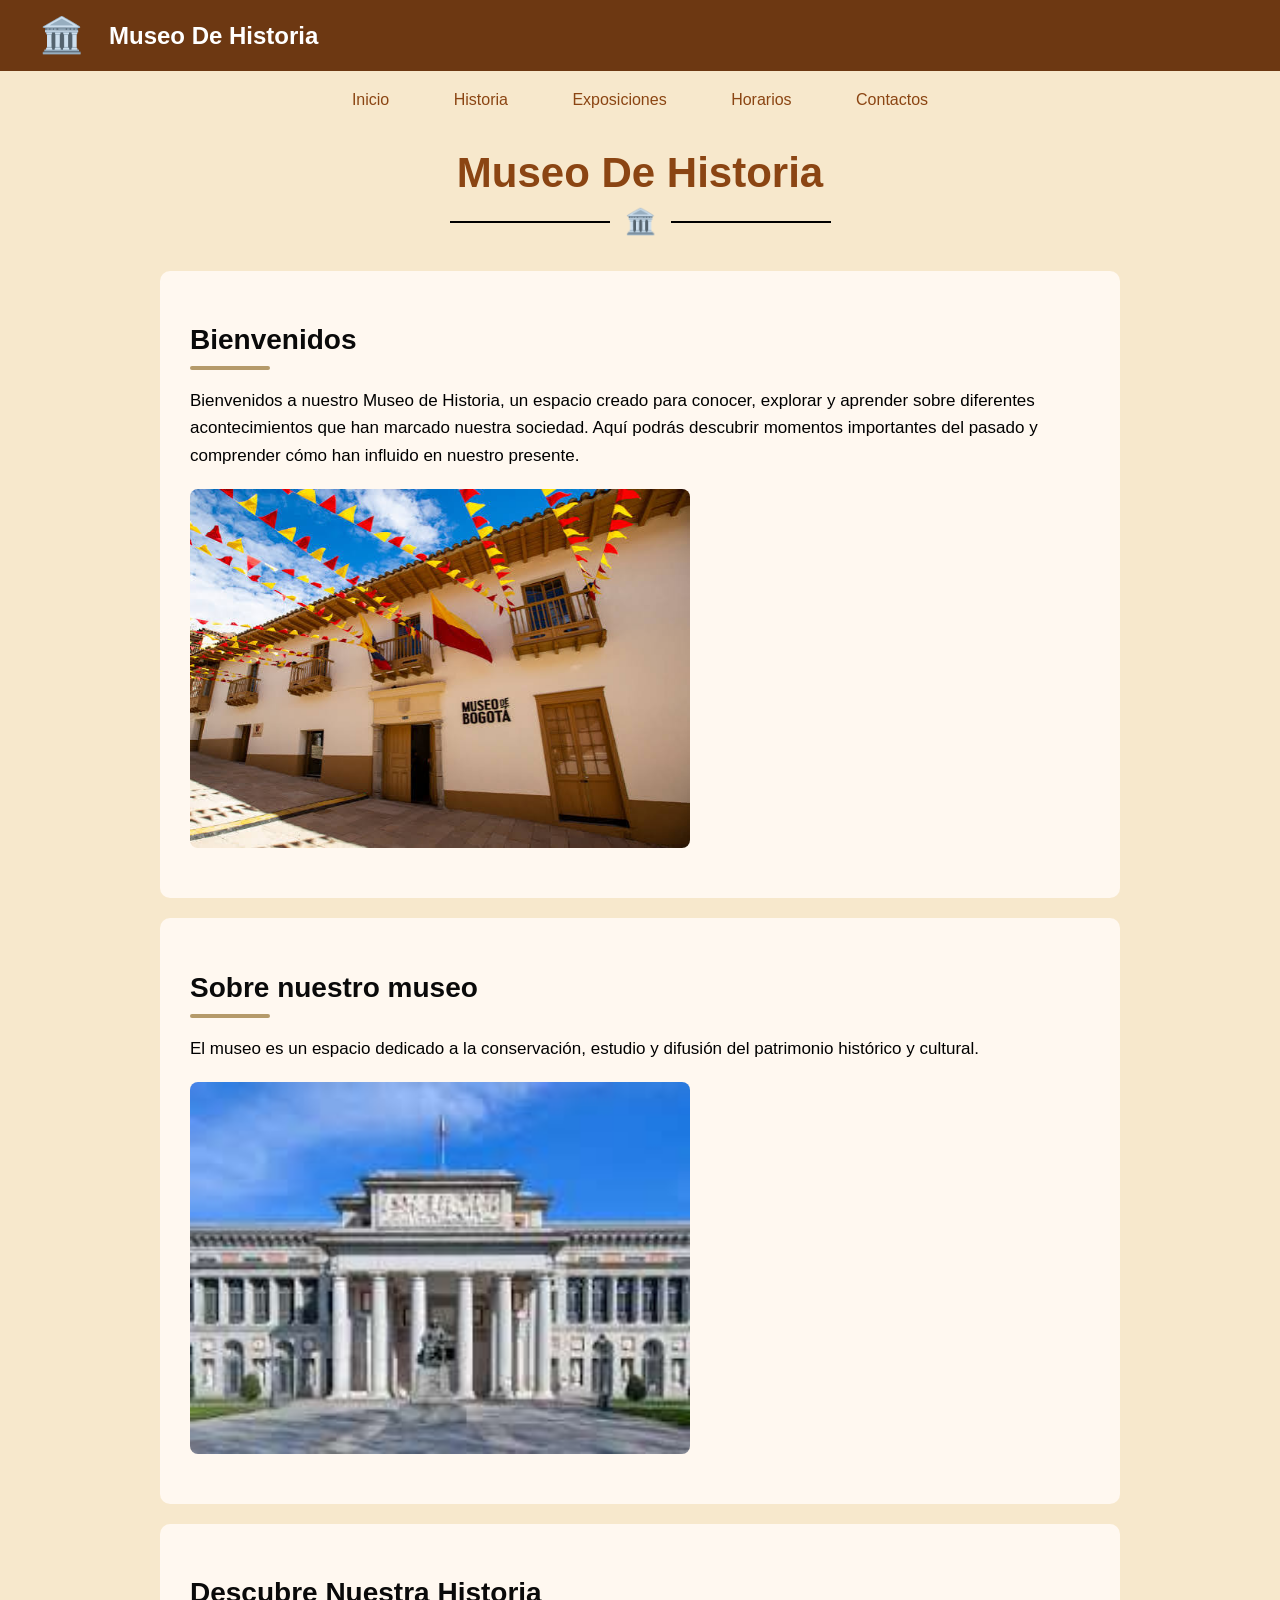
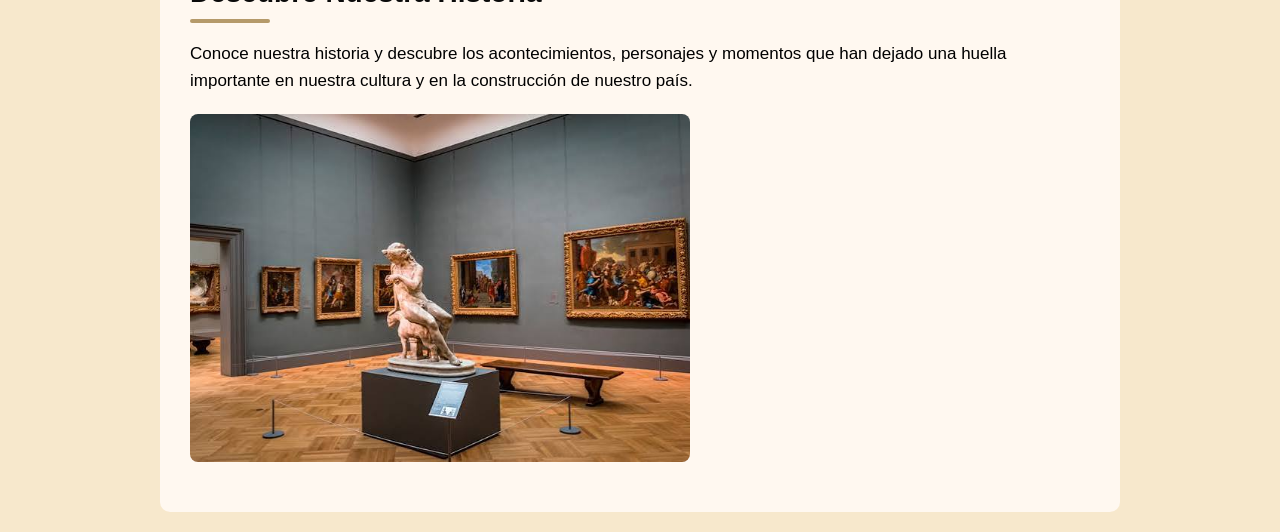
==== index.html @ 9a29b4ef "Subiendo Museo" ====
<!DOCTYPE html>
<html lang="es">

<head>
    <meta charset="UTF-8">
    <meta name="viewport" content="width=device-width, initial-scale=1.0">
    <title>Museo De Historia</title>
    <link rel="stylesheet" href="style.css">
</head>

<body>

    <header>
        <span>🏛️</span>
        <h2>Museo De Historia</h2>
    </header>

    <nav>
        <a href="index.html">Inicio</a>
        <a href="historia.html">Historia</a>
        <a href="exposiciones.html">Exposiciones</a>
        <a href="horarios.html">Horarios</a>
        <a href="contactos.html">Contactos</a>
    </nav>

    <h1>Museo De Historia</h1>
    <div class="decoracion">
        <hr>
        <span>🏛️</span>
        <hr>
    </div>

    <section class="bienvenida">

        <h2>Bienvenidos</h2>
        <div class="linea-museo"></div> 

        <p>
            Bienvenidos a nuestro Museo de Historia, un espacio creado para conocer,
            explorar y aprender sobre diferentes acontecimientos que han marcado nuestra sociedad. 
            Aquí podrás descubrir momentos importantes del pasado y comprender cómo han influido en nuestro presente.
        </p>

        <img class="imagen-bienvenida" src="images.nnn.jfif" alt="Museo De Historia">

    </section>

    <section class="tijeras">

        <h2>Sobre nuestro museo</h2>
        <div class="linea-museo"></div>

        <p>
             El museo es un espacio dedicado a la conservación,
        estudio y difusión del patrimonio histórico y cultural.
        </p>

        <img class="imagen-sobre"src="museo.jfif" alt="Museo De Historia">

    </section>

    <section class="tijeras">

        <h2>Descubre Nuestra Historia</h2>
        <div class="linea-museo"></div>

        <p>
           Conoce nuestra historia y descubre los acontecimientos, 
           personajes y momentos que han dejado una huella importante en nuestra cultura y en la construcción
           de nuestro país.
        </p>

        <img class="imagen-bienvenida" src="images.jpg" alt="Belleza">

    </section>

</body>

</html>
---- style.css ----
body {
    font-family: Arial, sans-serif;
    margin: 0;
    background-color: #f7e8cc;
}

h1 {
    text-align: center;
    color: #8B4513;
    font-size: 42px;
    margin-top: 40px;
    margin-bottom: 10px;
    
}

img {
    width: 200px;
    max-width: 100%;
    height: auto;
    display: block;
    margin: 20px 0;
}

nav {
    text-align: center;
    margin: 20px;
}

nav a {
    margin: 0 15px;
    text-decoration: none;
    padding: 10px 15px;
    color: #8B4513;
    border-radius: 8px;
    transition: 0.3s;
}

nav a:hover {
    background-color: #8B4513;
    color: white;
}

section {
    max-width: 900px;
    margin: 10px auto;
    padding: 0 20px;
}

@media (max-width: 600px) {
    nav{
        display: flex;
        flex-wrap: wrap;
        justify-content: center;
        gap: 10px;
    }
    nav a {
        display: inline-block;
        margin: 5px;
    }
}
header {
    background-color: #6d3812;
    color: white;
    display: flex;
    align-items: center;
    padding: 15px 40px;
}
header span {
    font-size: 35px;
    margin-right: 25px;
}
header h2 {
    margin: 0;
}
.decoracion {
   display: flex;
   align-items: center;
   justify-content: center;
   gap: 15px;
   margin: 10px 0 35px;
}
.decoracion hr {
   width: 160px;
   border: none;
    border-top: 2px solid #000000;
    margin: 0;
}
.decoracion span {
    font-size: 25px;
}
section h2 {
    color: #0a0a0a;
    font-size: 28px;
    margin-bottom: 10px;
}
section p {
    font-size: 17px;
    line-height: 1.6;
}
.bienvenida {
    background-color: #fff8f0;
    padding: 30px;
    margin: 20px auto;
    border-radius: 10px;
    max-width: 900px;
}
.imagen-bienvenida {
    width: 500px;
    max-width: 100%;
    height: auto;
    border-radius: 8px;
}
.linea-museo {
    width: 80px;
    height: 4px;
    background-color: #b59a6a;
    margin: 10px 0 15px;
    border-radius: 5px;
}
.imagen-sobre {
    width: 500px;
    max-width: 100%;
    height: auto;
    border-radius: 8px;
}
.tijeras {
    background-color: #fff8f0;
    padding: 30px;
    margin: 20px auto;
    border-radius: 10px;
    max-width: 900px;
}
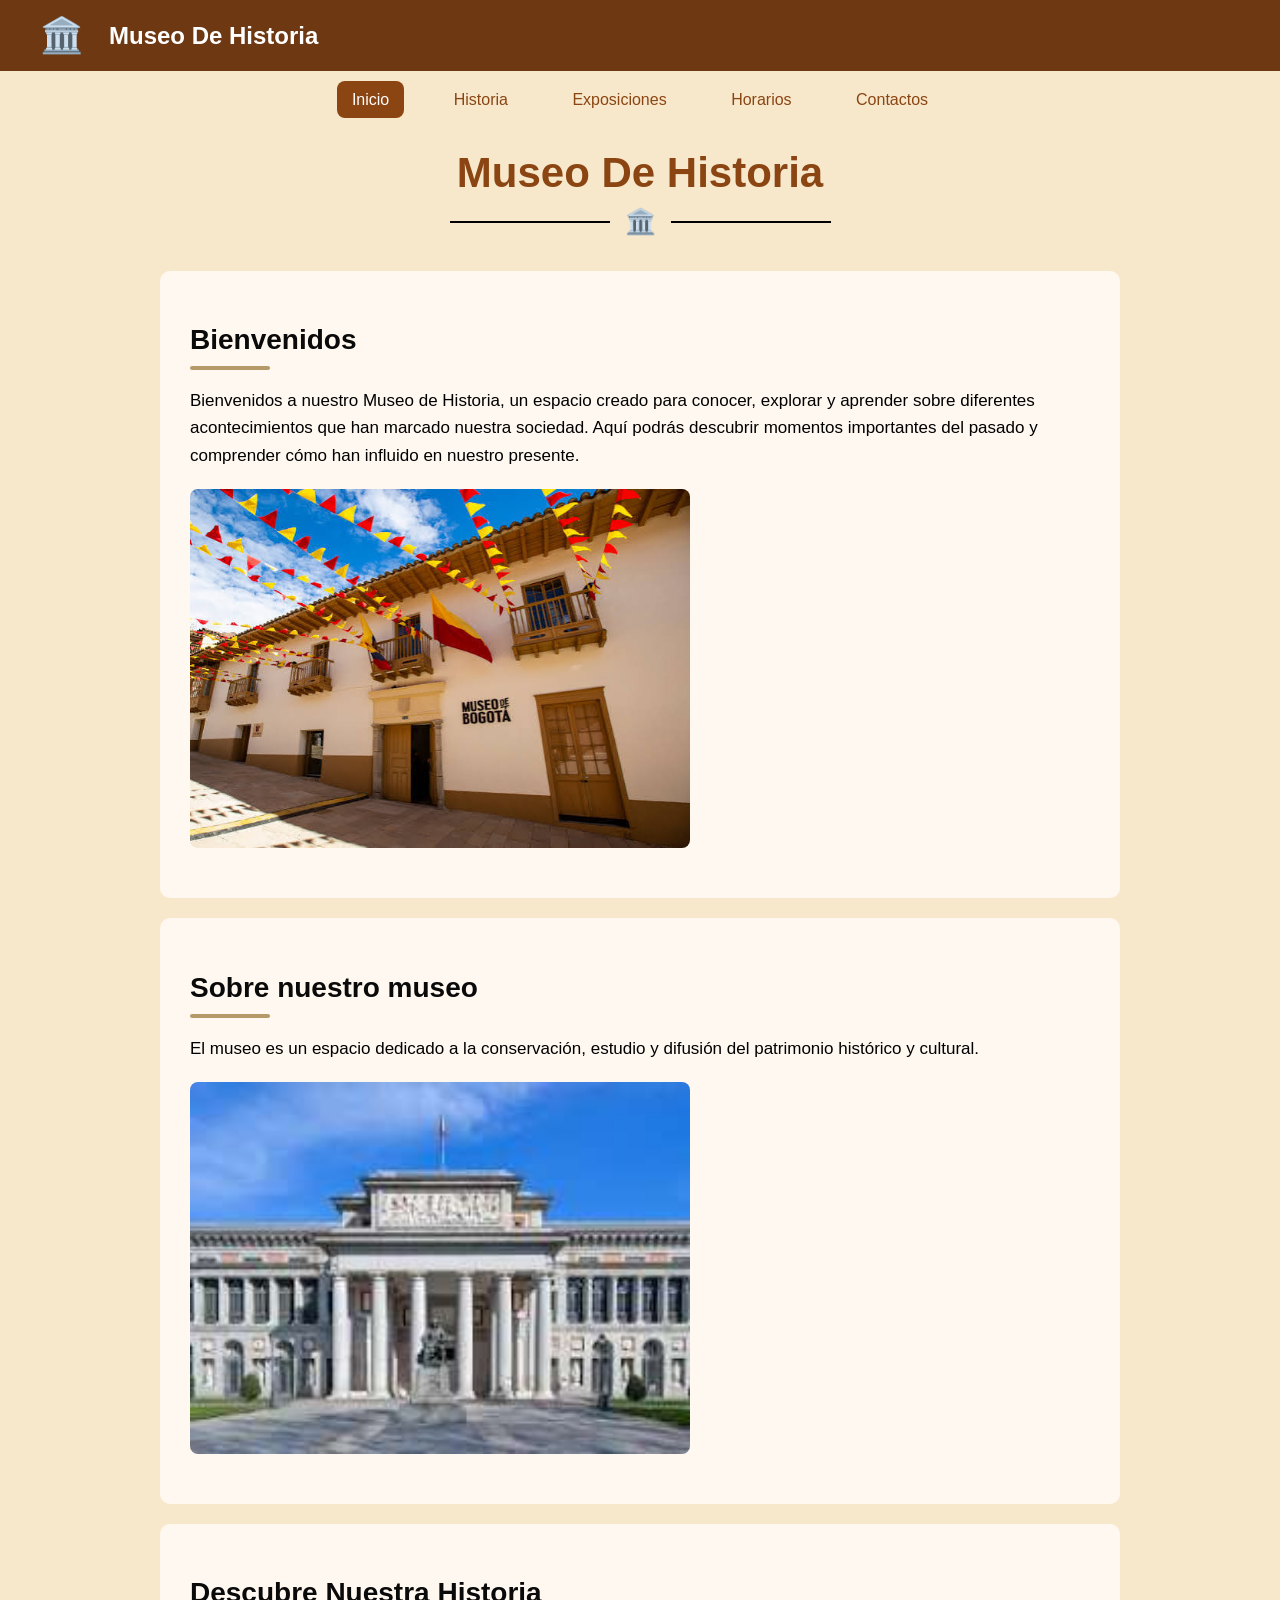
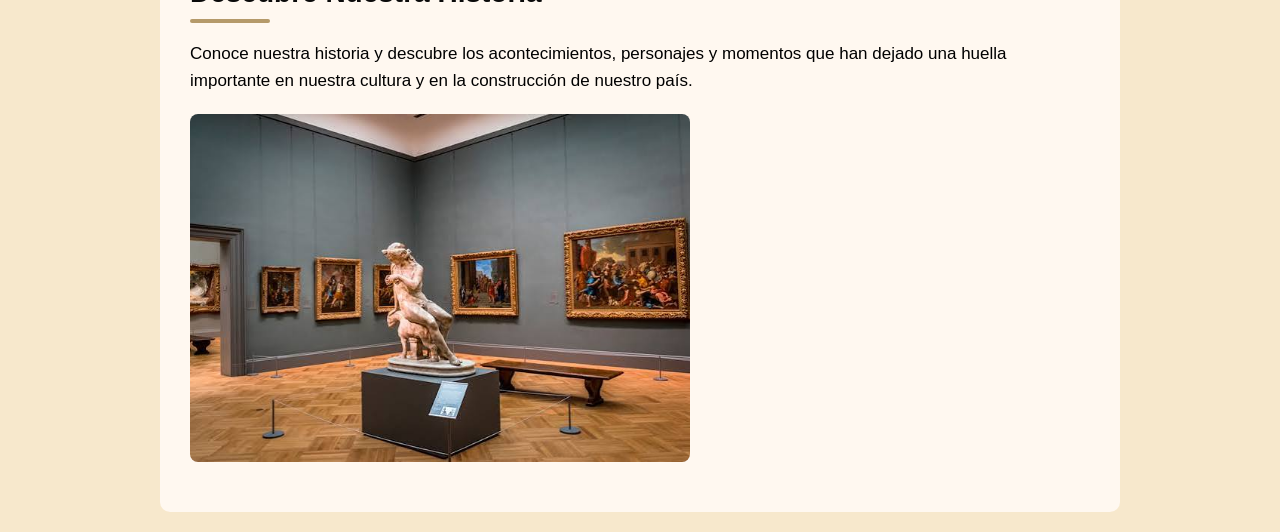
==== commit 044363ab: "actualizacion de la pagina" ====
--- a/index.html
+++ b/index.html
@@ -16,11 +16,13 @@
     </header>
 
     <nav>
-        <a href="index.html">Inicio</a>
-        <a href="historia.html">Historia</a>
-        <a href="exposiciones.html">Exposiciones</a>
-        <a href="horarios.html">Horarios</a>
-        <a href="contactos.html">Contactos</a>
+        
+       <a href="index.html" class="activo">Inicio</a>
+       <a href="historia.html">Historia</a>
+       <a href="exposiciones.html">Exposiciones</a>
+       <a href="horarios.html">Horarios</a>
+       <a href="contactos.html">Contactos</a>
+
     </nav>
 
     <h1>Museo De Historia</h1>
--- a/style.css
+++ b/style.css
@@ -10,7 +10,6 @@
     font-size: 42px;
     margin-top: 40px;
     margin-bottom: 10px;
-    
 }
 
 img {
@@ -40,6 +39,11 @@
     color: white;
 }
 
+nav a.activo {
+    background-color: #8B4513;
+    color: white;
+}
+
 section {
     max-width: 900px;
     margin: 10px auto;
@@ -47,17 +51,20 @@
 }
 
 @media (max-width: 600px) {
-    nav{
+
+    nav {
         display: flex;
         flex-wrap: wrap;
         justify-content: center;
         gap: 10px;
     }
+
     nav a {
         display: inline-block;
         margin: 5px;
     }
 }
+
 header {
     background-color: #6d3812;
     color: white;
@@ -65,38 +72,46 @@
     align-items: center;
     padding: 15px 40px;
 }
+
 header span {
     font-size: 35px;
     margin-right: 25px;
 }
+
 header h2 {
     margin: 0;
 }
+
 .decoracion {
-   display: flex;
-   align-items: center;
-   justify-content: center;
-   gap: 15px;
-   margin: 10px 0 35px;
-}
+    display: flex;
+    align-items: center;
+    justify-content: center;
+    gap: 15px;
+    margin: 10px 0 35px;
+}
+
 .decoracion hr {
-   width: 160px;
-   border: none;
+    width: 160px;
+    border: none;
     border-top: 2px solid #000000;
     margin: 0;
 }
+
 .decoracion span {
     font-size: 25px;
 }
+
 section h2 {
     color: #0a0a0a;
     font-size: 28px;
     margin-bottom: 10px;
 }
+
 section p {
     font-size: 17px;
     line-height: 1.6;
 }
+
 .bienvenida {
     background-color: #fff8f0;
     padding: 30px;
@@ -104,12 +119,14 @@
     border-radius: 10px;
     max-width: 900px;
 }
+
 .imagen-bienvenida {
     width: 500px;
     max-width: 100%;
     height: auto;
     border-radius: 8px;
 }
+
 .linea-museo {
     width: 80px;
     height: 4px;
@@ -117,12 +134,14 @@
     margin: 10px 0 15px;
     border-radius: 5px;
 }
+
 .imagen-sobre {
     width: 500px;
     max-width: 100%;
     height: auto;
     border-radius: 8px;
 }
+
 .tijeras {
     background-color: #fff8f0;
     padding: 30px;
@@ -130,3 +149,130 @@
     border-radius: 10px;
     max-width: 900px;
 }
+
+/* Tarjetas de los símbolos patrios */
+
+.tarjeta-simbolo {
+    background-color: white;
+    padding: 25px;
+    margin: 20px auto;
+    border-radius: 12px;
+    max-width: 600px;
+    text-align: center;
+}
+
+.tarjeta-simbolo h3 {
+    font-size: 24px;
+    margin-bottom: 15px;
+}
+
+.tarjeta-simbolo img {
+    width: 500px;
+    max-width: 100%;
+    height: auto;
+    border-radius: 8px;
+    display: block;
+    margin: 20px auto;
+}
+
+.tarjeta-simbolo p {
+    font-size: 17px;
+    line-height: 1.6;
+}
+.carrusel {
+    display: flex;
+    align-items: center;
+    justify-content: center;
+    gap: 15px;
+    width: 100%;
+    flex-wrap: nowrap;
+}
+
+.carrusel button {
+    flex-shrink: 0;
+    width: 35px;
+    height: 35px;
+    background-color: #8B4513;
+    color: white;
+    border: none;
+    border-radius: 50%;
+    font-size: 18px;
+    cursor: pointer;
+    display: flex;
+    align-items: center;
+    justify-content: center;
+}
+
+.carrusel button:hover {
+    background-color: #6d3812;
+}
+
+.carrusel img {
+    width: 400px;
+    max-width: 70%;
+    height: auto;
+    margin: 0;
+    border-radius: 8px;
+}
+@media (max-width: 600px) {
+
+    .carrusel {
+        gap: 8px;
+    }
+
+    .carrusel button {
+        width: 30px;
+        height: 30px;
+        font-size: 16px;
+    }
+
+    .carrusel img {
+        width: 100%;
+        max-width: 75%;
+    }
+}
+.contexto{
+    max-width: 900px;
+    margin: 30px auto;
+    padding: 0 20px;
+}
+.contexto h2 {
+    color: #0a0a0a;
+    font-size: 28px;
+    margin-bottom: 10px;
+}
+.linea-contexto{
+    width: 80px;
+    height: 4px;
+    background-color: #b59a6a;
+    border-radius: 5px;
+    margin-bottom: 15px;
+}
+.texto-contexto{
+    background-color: white;
+    padding: 25px;
+    border-radius: 10px;
+}
+.texto-contexto p {
+    margin: 0;
+    font-size: 17px;
+    line-height: 1.6;
+}
+.linea-simbolos {
+    display: block !important;
+    width: 80px !important;
+    height: 4px !important;
+    background-color: #b59a6a !important;
+    border-radius: 5px;
+    margin: 10px 0 15px !important;
+}
+.texto-simbolos{
+    background-color: white;
+    padding: 25px;
+    border-radius: 10px;
+}
+.texto-simbolos p {
+    margin: 0;
+    font-size: 17px;
+    line-height: 1.6;
+}
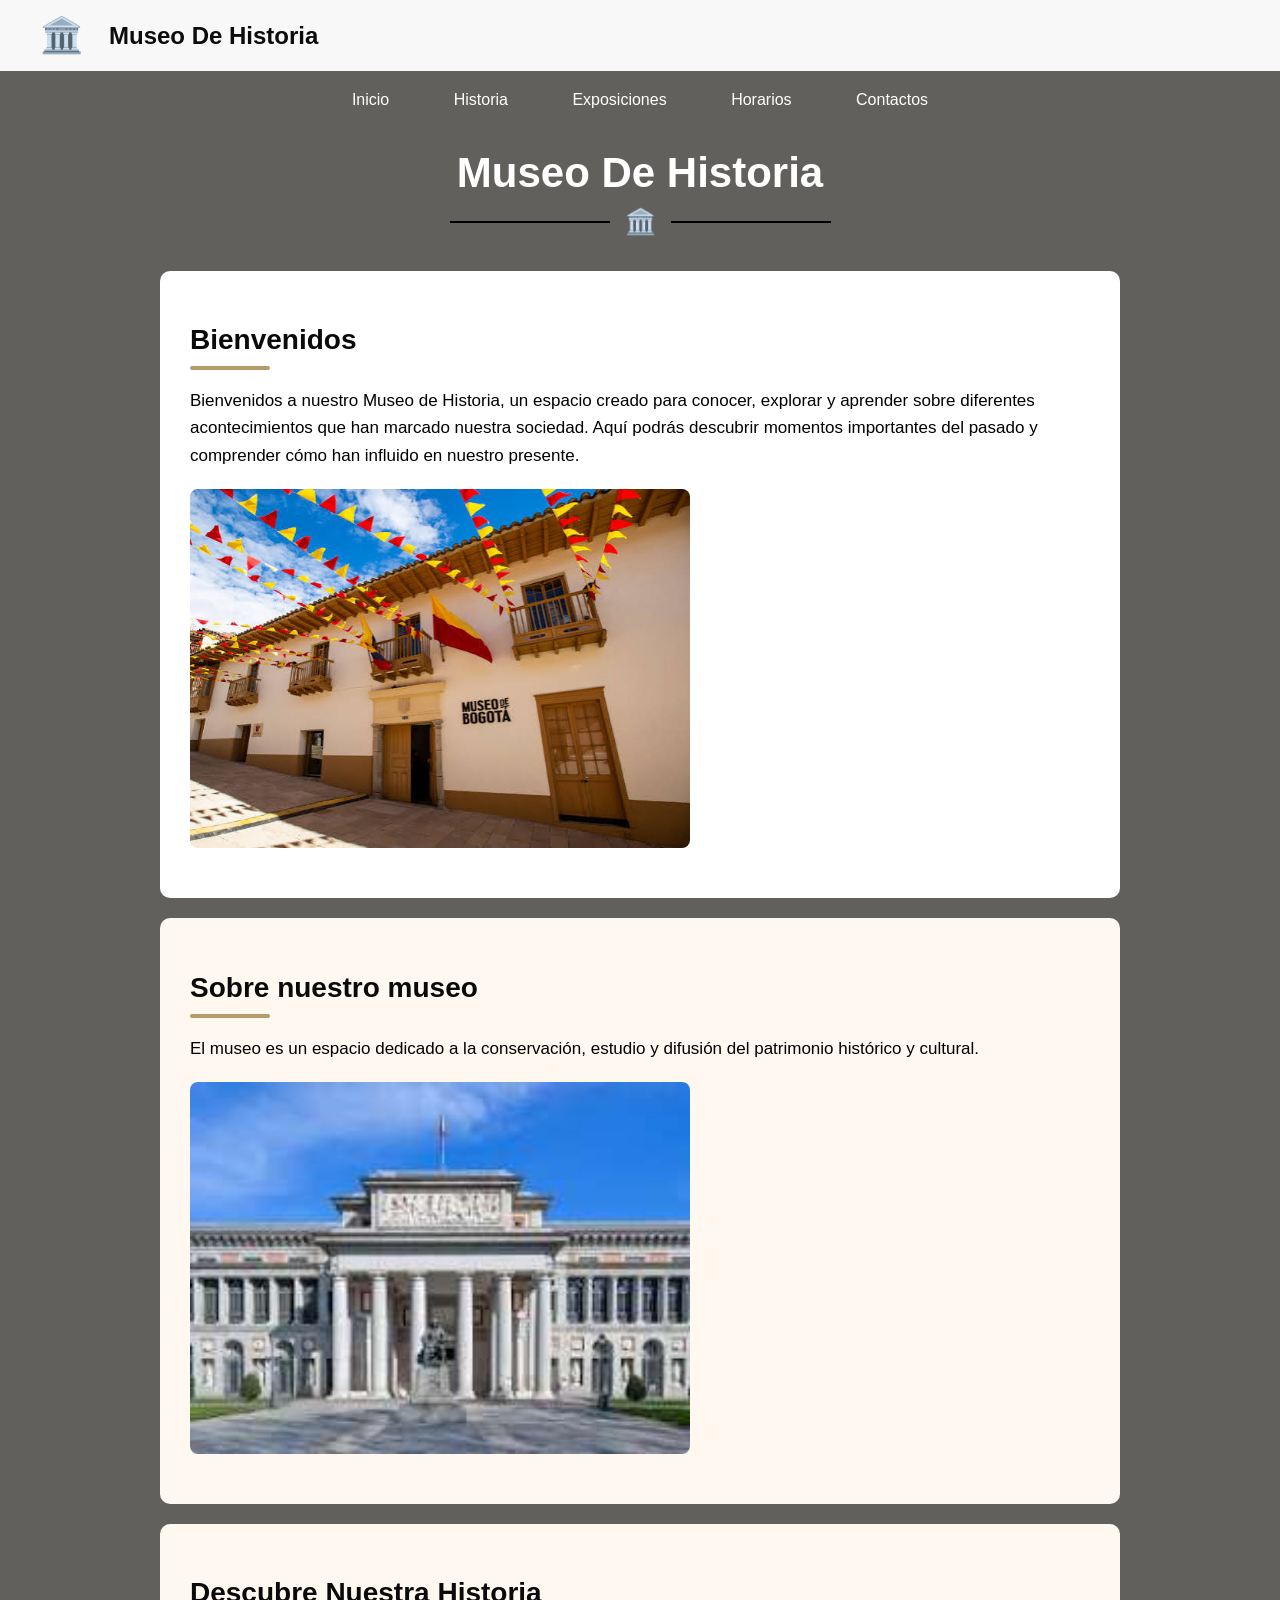
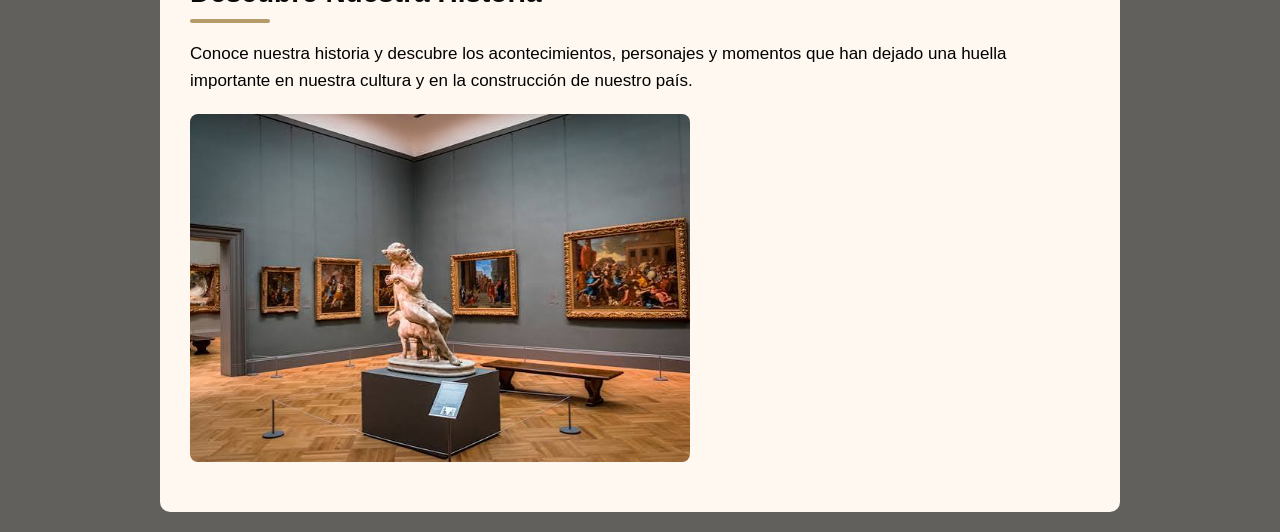
==== commit 827d1240: "actualizacoion" ====
--- a/index.html
+++ b/index.html
@@ -12,7 +12,7 @@
 
     <header>
         <span>🏛️</span>
-        <h2>Museo De Historia</h2>
+        <h2>Museo De Historia </h2>
     </header>
 
     <nav>
--- a/style.css
+++ b/style.css
@@ -1,12 +1,13 @@
 body {
     font-family: Arial, sans-serif;
     margin: 0;
-    background-color: #f7e8cc;
+    background-color: #61605c;
+    ;
 }
 
 h1 {
     text-align: center;
-    color: #8B4513;
+    color: white;
     font-size: 42px;
     margin-top: 40px;
     margin-bottom: 10px;
@@ -29,18 +30,18 @@
     margin: 0 15px;
     text-decoration: none;
     padding: 10px 15px;
-    color: #8B4513;
+    color: white;
     border-radius: 8px;
     transition: 0.3s;
 }
 
 nav a:hover {
-    background-color: #8B4513;
-    color: white;
-}
-
+    background-color: #131313;
+    color: white;
+}
+ #para los botones
 nav a.activo {
-    background-color: #8B4513;
+    background-color: #111111;
     color: white;
 }
 
@@ -66,8 +67,8 @@
 }
 
 header {
-    background-color: #6d3812;
-    color: white;
+    background-color: #f8f8f8;
+    color: rgb(12, 12, 12);
     display: flex;
     align-items: center;
     padding: 15px 40px;
@@ -113,7 +114,7 @@
 }
 
 .bienvenida {
-    background-color: #fff8f0;
+    background-color: white;
     padding: 30px;
     margin: 20px auto;
     border-radius: 10px;
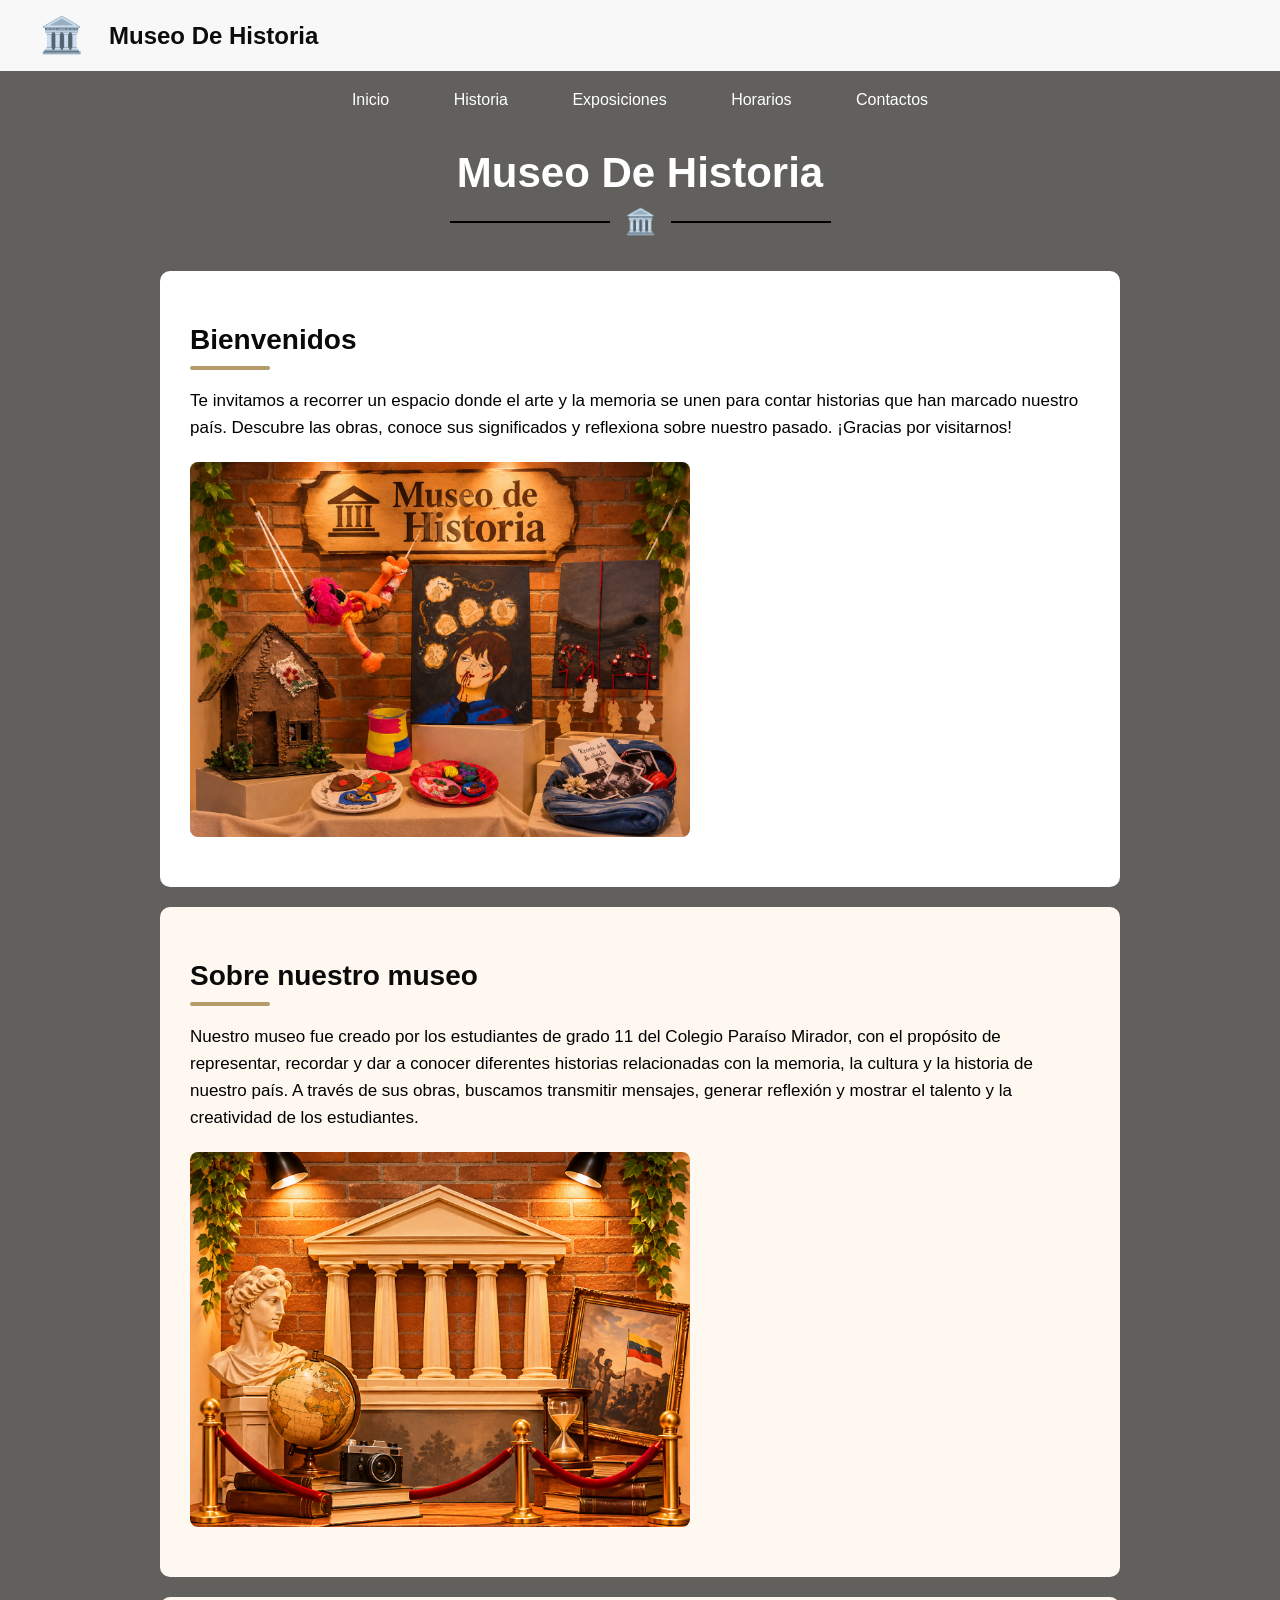
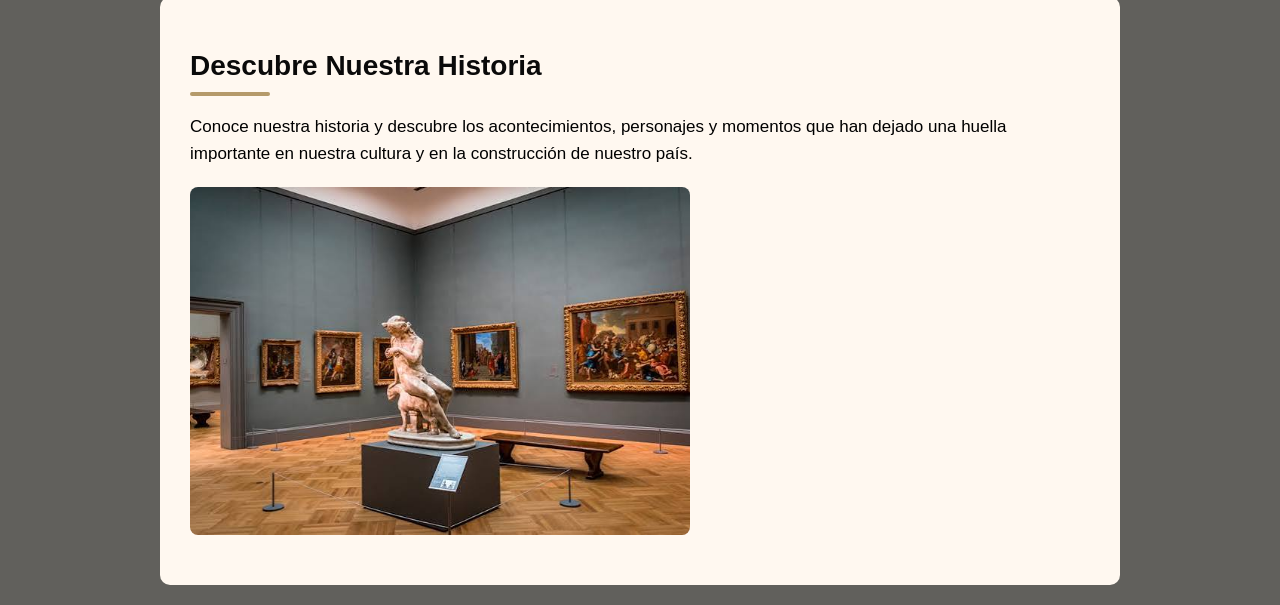
==== commit a1b91f2b: "actualizacion" ====
--- a/index.html
+++ b/index.html
@@ -1,81 +1,139 @@
+
 <!DOCTYPE html>
+<!-- Indica que estamos trabajando con HTML5 -->
+
 <html lang="es">
+<!-- Define el idioma de la página: español -->
 
 <head>
+    <!-- Configuración e información general de la página -->
+
     <meta charset="UTF-8">
+    <!-- Permite mostrar correctamente tildes, ñ y caracteres especiales -->
+
     <meta name="viewport" content="width=device-width, initial-scale=1.0">
+    <!-- Permite adaptar la página a celulares y otros dispositivos -->
+
     <title>Museo De Historia</title>
+    <!-- Nombre que aparece en la pestaña del navegador -->
+
     <link rel="stylesheet" href="style.css">
+    <!-- Conecta el archivo HTML con el archivo CSS, donde está el diseño -->
+
 </head>
 
 <body>
+    <!-- Aquí comienza todo el contenido visible de la página -->
 
+    <!-- ENCABEZADO PRINCIPAL DEL MUSEO -->
     <header>
         <span>🏛️</span>
+        <!-- Emoji que representa el museo -->
+
         <h2>Museo De Historia </h2>
+        <!-- Nombre que aparece en el encabezado -->
     </header>
 
+    <!-- MENÚ DE NAVEGACIÓN ENTRE LAS DIFERENTES PÁGINAS -->
     <nav>
         
        <a href="index.html" class="activo">Inicio</a>
+       <!-- Enlace a la página principal. La clase activo indica que estamos en Inicio -->
+
        <a href="historia.html">Historia</a>
+       <!-- Enlace a la página de Historia -->
+
        <a href="exposiciones.html">Exposiciones</a>
+       <!-- Enlace a la página de Exposiciones -->
+
        <a href="horarios.html">Horarios</a>
+       <!-- Enlace a la página de Horarios -->
+
        <a href="contactos.html">Contactos</a>
+       <!-- Enlace a la página de Contactos -->
 
     </nav>
 
+    <!-- TÍTULO PRINCIPAL DE LA PÁGINA -->
     <h1>Museo De Historia</h1>
+
+    <!-- DECORACIÓN QUE ACOMPAÑA EL TÍTULO -->
     <div class="decoracion">
         <hr>
+        <!-- Primera línea horizontal -->
+
         <span>🏛️</span>
+        <!-- Emoji decorativo del museo -->
+
         <hr>
+        <!-- Segunda línea horizontal -->
     </div>
 
+    <!-- PRIMERA SECCIÓN: BIENVENIDA -->
     <section class="bienvenida">
 
         <h2>Bienvenidos</h2>
-        <div class="linea-museo"></div> 
+        <!-- Título de la sección -->
+
+        <div class="linea-museo"></div>
+        <!-- Línea decorativa debajo del título -->
 
         <p>
-            Bienvenidos a nuestro Museo de Historia, un espacio creado para conocer,
-            explorar y aprender sobre diferentes acontecimientos que han marcado nuestra sociedad. 
-            Aquí podrás descubrir momentos importantes del pasado y comprender cómo han influido en nuestro presente.
+            Te invitamos a recorrer un espacio donde el arte y la memoria se unen para contar historias que han marcado nuestro país. 
+            Descubre las obras, conoce sus significados y reflexiona sobre nuestro pasado. ¡Gracias por visitarnos!
         </p>
+        <!-- Párrafo de presentación del museo -->
 
-        <img class="imagen-bienvenida" src="images.nnn.jfif" alt="Museo De Historia">
+        <img class="imagen-bienvenida" src="Exposición artesanal del Museo de Historia.png" alt="Museo De Historia">
+        <!-- Imagen de bienvenida. SRC indica el nombre del archivo de imagen -->
 
     </section>
 
+    <!-- SEGUNDA SECCIÓN: INFORMACIÓN SOBRE EL MUSEO -->
     <section class="tijeras">
 
         <h2>Sobre nuestro museo</h2>
+        <!-- Título de la sección -->
+
         <div class="linea-museo"></div>
+        <!-- Línea decorativa debajo del título -->
 
         <p>
-             El museo es un espacio dedicado a la conservación,
-        estudio y difusión del patrimonio histórico y cultural.
+            Nuestro museo fue creado por los estudiantes de grado 11 del Colegio Paraíso Mirador, 
+            con el propósito de representar, recordar y dar a conocer diferentes historias relacionadas con la memoria, 
+            la cultura y la historia de nuestro país. A través de sus obras, buscamos transmitir mensajes, 
+            generar reflexión y mostrar el talento y la creatividad de los estudiantes.
         </p>
+        <!-- Explicación sobre la función de un museo -->
 
-        <img class="imagen-sobre"src="museo.jfif" alt="Museo De Historia">
+        <img class="imagen-sobre"src="hhjh.png " alt="Museo De Historia">
+        <!-- Imagen que acompaña la información del museo -->
 
     </section>
 
+    <!-- TERCERA SECCIÓN: DESCUBRE NUESTRA HISTORIA -->
     <section class="tijeras">
 
         <h2>Descubre Nuestra Historia</h2>
+        <!-- Título de la sección -->
+
         <div class="linea-museo"></div>
+        <!-- Línea decorativa debajo del título -->
 
         <p>
            Conoce nuestra historia y descubre los acontecimientos, 
            personajes y momentos que han dejado una huella importante en nuestra cultura y en la construcción
            de nuestro país.
         </p>
+        <!-- Texto que invita a conocer la historia -->
 
         <img class="imagen-bienvenida" src="images.jpg" alt="Belleza">
+        <!-- Imagen relacionada con la historia -->
 
     </section>
 
 </body>
+<!-- Aquí termina el contenido visible de la página -->
 
-</html>+</html>
+<!-- Aquí termina el documento HTML -->
--- a/style.css
+++ b/style.css
@@ -1,279 +1,667 @@
+
+/* ==========================================
+   1. CONFIGURACIÓN GENERAL DE LA PÁGINA
+   ========================================== */
+
 body {
     font-family: Arial, sans-serif;
+    /* Define el tipo de letra de toda la página */
+
     margin: 0;
+    /* Elimina el margen exterior predeterminado del navegador */
+
     background-color: #61605c;
+    /* Establece el color de fondo de la página */
+
     ;
 }
+
+/* ==========================================
+   2. TÍTULO PRINCIPAL
+   ========================================== */
 
 h1 {
     text-align: center;
+    /* Centra el título */
+
     color: white;
+    /* Cambia el color del texto a blanco */
+
     font-size: 42px;
+    /* Define el tamaño de la letra */
+
     margin-top: 40px;
+    /* Agrega espacio por encima */
+
     margin-bottom: 10px;
-}
+    /* Agrega espacio por debajo */
+}
+
+/* ==========================================
+   3. CONFIGURACIÓN GENERAL DE LAS IMÁGENES
+   ========================================== */
 
 img {
     width: 200px;
+    /* Define el ancho inicial de las imágenes */
+
     max-width: 100%;
+    /* Evita que superen el ancho de su contenedor */
+
     height: auto;
+    /* Mantiene las proporciones originales */
+
     display: block;
+    /* Hace que la imagen se comporte como un bloque */
+
     margin: 20px 0;
-}
+    /* Agrega espacio exterior arriba y abajo */
+}
+
+/* ==========================================
+   4. MENÚ DE NAVEGACIÓN
+   ========================================== */
 
 nav {
     text-align: center;
+    /* Centra los elementos del menú */
+
     margin: 20px;
+    /* Agrega espacio exterior */
 }
 
 nav a {
     margin: 0 15px;
+    /* Separa los enlaces horizontalmente */
+
     text-decoration: none;
+    /* Elimina el subrayado de los enlaces */
+
     padding: 10px 15px;
+    /* Agrega espacio interior a los botones */
+
     color: white;
+    /* Establece el color blanco del texto */
+
     border-radius: 8px;
+    /* Redondea las esquinas de los botones */
+
     transition: 0.3s;
-}
+    /* Hace más suave el cambio de estilos */
+}
+
+/* EFECTO CUANDO EL CURSOR PASA SOBRE UN ENLACE */
 
 nav a:hover {
     background-color: #131313;
+    /* Cambia el fondo a negro */
+
     color: white;
-}
+    /* Mantiene el texto blanco */
+}
+
  #para los botones
+
+/* ESTILO DEL BOTÓN QUE IDENTIFICA LA PÁGINA ACTUAL */
+
 nav a.activo {
     background-color: #111111;
+    /* Coloca el fondo oscuro en el enlace activo */
+
     color: white;
-}
+    /* Mantiene el texto blanco */
+}
+
+/* ==========================================
+   5. CONFIGURACIÓN GENERAL DE LAS SECCIONES
+   ========================================== */
 
 section {
     max-width: 900px;
+    /* Establece el ancho máximo de las secciones */
+
     margin: 10px auto;
+    /* Centra las secciones y agrega espacio exterior */
+
     padding: 0 20px;
-}
+    /* Agrega espacio interior a los lados */
+}
+
+/* ==========================================
+   6. ADAPTACIÓN DEL MENÚ A CELULARES
+   ========================================== */
 
 @media (max-width: 600px) {
+    /* Estas reglas funcionan cuando la pantalla mide máximo 600 píxeles */
 
     nav {
         display: flex;
+        /* Utiliza el sistema flexible para organizar los enlaces */
+
         flex-wrap: wrap;
+        /* Permite que los botones pasen a otra fila */
+
         justify-content: center;
+        /* Centra los botones */
+
         gap: 10px;
+        /* Establece la separación entre ellos */
     }
 
     nav a {
         display: inline-block;
+        /* Permite controlar mejor el espacio de cada enlace */
+
         margin: 5px;
+        /* Agrega separación entre los botones */
     }
 }
+
+/* ==========================================
+   7. ENCABEZADO DEL MUSEO
+   ========================================== */
 
 header {
     background-color: #f8f8f8;
+    /* Establece el fondo del encabezado */
+
     color: rgb(12, 12, 12);
+    /* Define el color del texto */
+
     display: flex;
+    /* Organiza el emoji y el título en una fila */
+
     align-items: center;
+    /* Centra verticalmente los elementos */
+
     padding: 15px 40px;
+    /* Agrega espacio interior */
 }
 
 header span {
     font-size: 35px;
+    /* Cambia el tamaño del emoji */
+
     margin-right: 25px;
+    /* Separa el emoji del nombre del museo */
 }
 
 header h2 {
     margin: 0;
-}
+    /* Elimina el margen predeterminado del título */
+}
+
+/* ==========================================
+   8. DECORACIÓN DEL TÍTULO PRINCIPAL
+   ========================================== */
 
 .decoracion {
     display: flex;
+    /* Organiza las líneas y el emoji en una fila */
+
     align-items: center;
+    /* Centra verticalmente los elementos */
+
     justify-content: center;
+    /* Centra la decoración horizontalmente */
+
     gap: 15px;
+    /* Separa las líneas del emoji */
+
     margin: 10px 0 35px;
+    /* Agrega espacio exterior */
 }
 
 .decoracion hr {
     width: 160px;
+    /* Define el ancho de las líneas */
+
     border: none;
+    /* Elimina el borde predeterminado */
+
     border-top: 2px solid #000000;
+    /* Crea una línea negra */
+
     margin: 0;
+    /* Elimina el margen predeterminado */
 }
 
 .decoracion span {
     font-size: 25px;
-}
+    /* Define el tamaño del emoji decorativo */
+}
+
+/* ==========================================
+   9. TÍTULOS Y PÁRRAFOS DE LAS SECCIONES
+   ========================================== */
 
 section h2 {
     color: #0a0a0a;
+    /* Cambia el color de los subtítulos */
+
     font-size: 28px;
+    /* Establece el tamaño de los subtítulos */
+
     margin-bottom: 10px;
+    /* Agrega espacio debajo del título */
 }
 
 section p {
     font-size: 17px;
+    /* Define el tamaño de los párrafos */
+
     line-height: 1.6;
-}
+    /* Establece la separación entre las líneas */
+}
+
+/* ==========================================
+   10. SECCIÓN DE BIENVENIDA
+   ========================================== */
 
 .bienvenida {
     background-color: white;
+    /* Coloca un fondo blanco */
+
     padding: 30px;
+    /* Agrega espacio interior */
+
     margin: 20px auto;
+    /* Centra la sección y agrega espacio exterior */
+
     border-radius: 10px;
+    /* Redondea las esquinas */
+
     max-width: 900px;
+    /* Establece el ancho máximo */
 }
 
 .imagen-bienvenida {
     width: 500px;
+    /* Establece el ancho de la imagen de bienvenida */
+
     max-width: 100%;
+    /* Evita que se salga del contenedor */
+
     height: auto;
+    /* Conserva las proporciones */
+
     border-radius: 8px;
-}
+    /* Redondea las esquinas de la imagen */
+}
+
+/* ==========================================
+   11. LÍNEA DECORATIVA DEL MUSEO
+   ========================================== */
 
 .linea-museo {
     width: 80px;
+    /* Define el ancho de la línea */
+
     height: 4px;
+    /* Define el grosor de la línea */
+
     background-color: #b59a6a;
+    /* Establece el color dorado */
+
     margin: 10px 0 15px;
+    /* Agrega espacio alrededor */
+
     border-radius: 5px;
-}
+    /* Redondea las esquinas */
+}
+
+/* ==========================================
+   12. IMAGEN DE LA SECCIÓN SOBRE EL MUSEO
+   ========================================== */
 
 .imagen-sobre {
     width: 500px;
+    /* Define el ancho de la imagen */
+
     max-width: 100%;
+    /* Adapta la imagen al contenedor */
+
     height: auto;
+    /* Mantiene las proporciones */
+
     border-radius: 8px;
-}
+    /* Redondea las esquinas */
+}
+
+/* ==========================================
+   13. TARJETAS DE CONTENIDO
+   ========================================== */
 
 .tijeras {
     background-color: #fff8f0;
+    /* Coloca un fondo claro */
+
     padding: 30px;
+    /* Agrega espacio interior */
+
     margin: 20px auto;
+    /* Centra las tarjetas y agrega separación */
+
     border-radius: 10px;
+    /* Redondea las esquinas */
+
     max-width: 900px;
-}
-
-/* Tarjetas de los símbolos patrios */
+    /* Limita el ancho de las tarjetas */
+}
+
+/* ==========================================
+   14. TARJETAS DE LOS SÍMBOLOS PATRIOS
+   ========================================== */
 
 .tarjeta-simbolo {
     background-color: white;
+    /* Establece el fondo blanco */
+
     padding: 25px;
+    /* Agrega espacio interior */
+
     margin: 20px auto;
+    /* Centra las tarjetas */
+
     border-radius: 12px;
+    /* Redondea las esquinas */
+
     max-width: 600px;
+    /* Establece el ancho máximo */
+
     text-align: center;
-}
+    /* Centra el contenido */
+}
+
+.tarjeta-simbolo h3 {
+    font-size: 24px;
+    /* Define el tamaño del título de la tarjeta */
+
+    margin-bottom: 15px;
+    /* Agrega espacio debajo del título */
+}
+
+.tarjeta-simbolo img {
+    width: 500px;
+    /* Define el ancho de las imágenes */
+
+    max-width: 100%;
+    /* Evita que superen el contenedor */
+
+    height: auto;
+    /* Conserva las proporciones */
+
+    border-radius: 8px;
+    /* Redondea las esquinas */
+
+    display: block;
+    /* Convierte la imagen en un bloque */
+
+    margin: 20px auto;
+    /* Centra la imagen y agrega espacio */
+}
+
+.tarjeta-simbolo p {
+    font-size: 17px;
+    /* Define el tamaño del texto */
+
+    line-height: 1.6;
+    /* Separa las líneas del párrafo */
+}
+
+/* ==========================================
+   15. ESTRUCTURA DEL CARRUSEL
+   ========================================== */
+
+.carrusel {
+    display: flex;
+    /* Organiza los botones y la imagen en una fila */
+
+    align-items: center;
+    /* Centra verticalmente los elementos */
+
+    justify-content: center;
+    /* Centra el carrusel horizontalmente */
+
+    gap: 15px;
+    /* Separa los elementos */
+
+    width: 100%;
+    /* Ocupa todo el ancho disponible */
+
+    flex-wrap: nowrap;
+    /* Evita que los elementos pasen a otra fila */
+}
+
+/* ==========================================
+   16. DISEÑO DE LOS BOTONES DEL CARRUSEL
+   ========================================== */
+
+.carrusel button {
+    flex-shrink: 0;
+    /* Evita que los botones se encojan */
+
+    width: 35px;
+    /* Ancho del botón */
+
+    height: 35px;
+    /* Alto del botón */
+
+    background-color: #353434;
+    /* Fondo café */
+
+    color: rgb(133, 21, 21);
+    /* Color blanco para la flecha */
+
+    border: none;
+    /* Elimina el borde */
+
+    border-radius: 50%;
+    /* Hace los botones circulares */
+
+    font-size: 18px;
+    /* Tamaño de la flecha */
+
+    cursor: pointer;
+    /* Cambia el cursor al pasar sobre el botón */
+
+    display: flex;
+    /* Utiliza flexbox para centrar el contenido */
+
+    align-items: center;
+    /* Centra verticalmente la flecha */
+
+    justify-content: center;
+    /* Centra horizontalmente la flecha */
+}
+
+/* EFECTO AL PASAR EL CURSOR SOBRE LOS BOTONES */
+
+.carrusel button:hover {
+    background-color: #080808;
+    /* Oscurece el fondo del botón */
+}
+
+/* IMAGEN DEL CARRUSEL */
+
+.carrusel img {
+    width: 400px;
+    /* Ancho de la imagen */
+
+    max-width: 70%;
+    /* Limita el ancho para dejar espacio a los botones */
+
+    height: auto;
+    /* Conserva las proporciones */
+
+    margin: 0;
+    /* Elimina los márgenes generales */
+
+    border-radius: 8px;
+    /* Redondea las esquinas */
+}
+
+/* ==========================================
+   17. ADAPTACIÓN DEL CARRUSEL A CELULARES
+   ========================================== */
+
+@media (max-width: 600px) {
+    /* Estos estilos se aplican en pantallas pequeñas */
+
+    .carrusel {
+        gap: 8px;
+        /* Reduce la separación entre los elementos */
+    }
+
+    .carrusel button {
+        width: 30px;
+        /* Reduce el ancho de los botones */
+
+        height: 30px;
+        /* Reduce el alto de los botones */
+
+        font-size: 16px;
+        /* Reduce el tamaño de la flecha */
+    }
+
+    .carrusel img {
+        width: 100%;
+        /* Permite que la imagen utilice el espacio disponible */
+
+        max-width: 75%;
+        /* Limita su ancho para dejar espacio a los botones */
+    }
+}
+
+/* ==========================================
+   18. SECCIÓN DE CONTEXTO
+   ========================================== */
+
+.contexto{
+    max-width: 900px;
+    /* Establece el ancho máximo */
+
+    margin: 30px auto;
+    /* Centra la sección y agrega espacio exterior */
+
+    padding: 0 20px;
+    /* Agrega espacio a los lados */
+}
+
+.contexto h2 {
+    color: #0a0a0a;
+    /* Color del título */
+
+    font-size: 28px;
+    /* Tamaño del título */
+
+    margin-bottom: 10px;
+    /* Espacio debajo del título */
+}
+
+/* LÍNEA DORADA DE CONTEXTO */
+
+.linea-contexto{
+    width: 80px;
+    /* Ancho de la línea */
+
+    height: 4px;
+    /* Grosor de la línea */
+
+    background-color: #b59a6a;
+    /* Color dorado */
+
+    border-radius: 5px;
+    /* Esquinas redondeadas */
+
+    margin-bottom: 15px;
+    /* Espacio debajo de la línea */
+}
+
+/* CUADRO BLANCO DEL TEXTO DE CONTEXTO */
+
+.texto-contexto{
+    background-color: white;
+    /* Fondo blanco */
+
+    padding: 25px;
+    /* Espacio interior */
+
+    border-radius: 10px;
+    /* Esquinas redondeadas */
+}
+
+.texto-contexto p {
+    margin: 0;
+    /* Elimina el margen del párrafo */
+
+    font-size: 17px;
+    /* Tamaño del texto */
+
+    line-height: 1.6;
+    /* Separación entre líneas */
+}
+
+/* ==========================================
+   19. LÍNEA DORADA DE SÍMBOLOS PATRIOS
+   ========================================== */
+
+.linea-simbolos {
+    display: block !important;
+    /* Hace que la línea se muestre como bloque */
+
+    width: 80px !important;
+    /* Define el ancho */
+
+    height: 4px !important;
+    /* Define el grosor */
+
+    background-color: #b59a6a !important;
+    /* Establece el color dorado */
+
+    border-radius: 5px;
+    /* Redondea las esquinas */
+
+    margin: 10px 0 15px !important;
+    /* Agrega espacio alrededor */
+}
+
+/* ==========================================
+   20. CUADRO BLANCO DE SÍMBOLOS PATRIOS
+   ========================================== */
+
+.texto-simbolos{
+    background-color: white;
+    /* Fondo blanco */
+
+    padding: 25px;
+    /* Espacio interior */
+
+    border-radius: 10px;
+    /* Redondea las esquinas */
+}
+
+.texto-simbolos p {
+    margin: 0;
+    /* Elimina el margen del párrafo */
+
+    font-size: 17px;
+    /* Tamaño del texto */
+
+    line-height: 1.6;
+    /* Separación entre líneas */
+}
+/* ==========================================
+   21. EL DE QUE DICE OBRAS
+   ========================================== */
 
 .tarjeta-simbolo h3 {
     font-size: 24px;
     margin-bottom: 15px;
-}
-
-.tarjeta-simbolo img {
-    width: 500px;
-    max-width: 100%;
-    height: auto;
+    text-transform: uppercase;
+    background-color: #41403f;
+    color: white;
+    padding: 15px;
     border-radius: 8px;
-    display: block;
-    margin: 20px auto;
-}
-
-.tarjeta-simbolo p {
-    font-size: 17px;
-    line-height: 1.6;
-}
-.carrusel {
-    display: flex;
-    align-items: center;
-    justify-content: center;
-    gap: 15px;
-    width: 100%;
-    flex-wrap: nowrap;
-}
-
-.carrusel button {
-    flex-shrink: 0;
-    width: 35px;
-    height: 35px;
-    background-color: #8B4513;
-    color: white;
-    border: none;
-    border-radius: 50%;
-    font-size: 18px;
-    cursor: pointer;
-    display: flex;
-    align-items: center;
-    justify-content: center;
-}
-
-.carrusel button:hover {
-    background-color: #6d3812;
-}
-
-.carrusel img {
-    width: 400px;
-    max-width: 70%;
-    height: auto;
-    margin: 0;
-    border-radius: 8px;
-}
-@media (max-width: 600px) {
-
-    .carrusel {
-        gap: 8px;
-    }
-
-    .carrusel button {
-        width: 30px;
-        height: 30px;
-        font-size: 16px;
-    }
-
-    .carrusel img {
-        width: 100%;
-        max-width: 75%;
-    }
-}
-.contexto{
-    max-width: 900px;
-    margin: 30px auto;
-    padding: 0 20px;
-}
-.contexto h2 {
-    color: #0a0a0a;
-    font-size: 28px;
-    margin-bottom: 10px;
-}
-.linea-contexto{
-    width: 80px;
-    height: 4px;
-    background-color: #b59a6a;
-    border-radius: 5px;
-    margin-bottom: 15px;
-}
-.texto-contexto{
-    background-color: white;
-    padding: 25px;
-    border-radius: 10px;
-}
-.texto-contexto p {
-    margin: 0;
-    font-size: 17px;
-    line-height: 1.6;
-}
-.linea-simbolos {
-    display: block !important;
-    width: 80px !important;
-    height: 4px !important;
-    background-color: #b59a6a !important;
-    border-radius: 5px;
-    margin: 10px 0 15px !important;
-}
-.texto-simbolos{
-    background-color: white;
-    padding: 25px;
-    border-radius: 10px;
-}
-.texto-simbolos p {
-    margin: 0;
-    font-size: 17px;
-    line-height: 1.6;
+    border-bottom: 4px solid #b59a6a;
 }
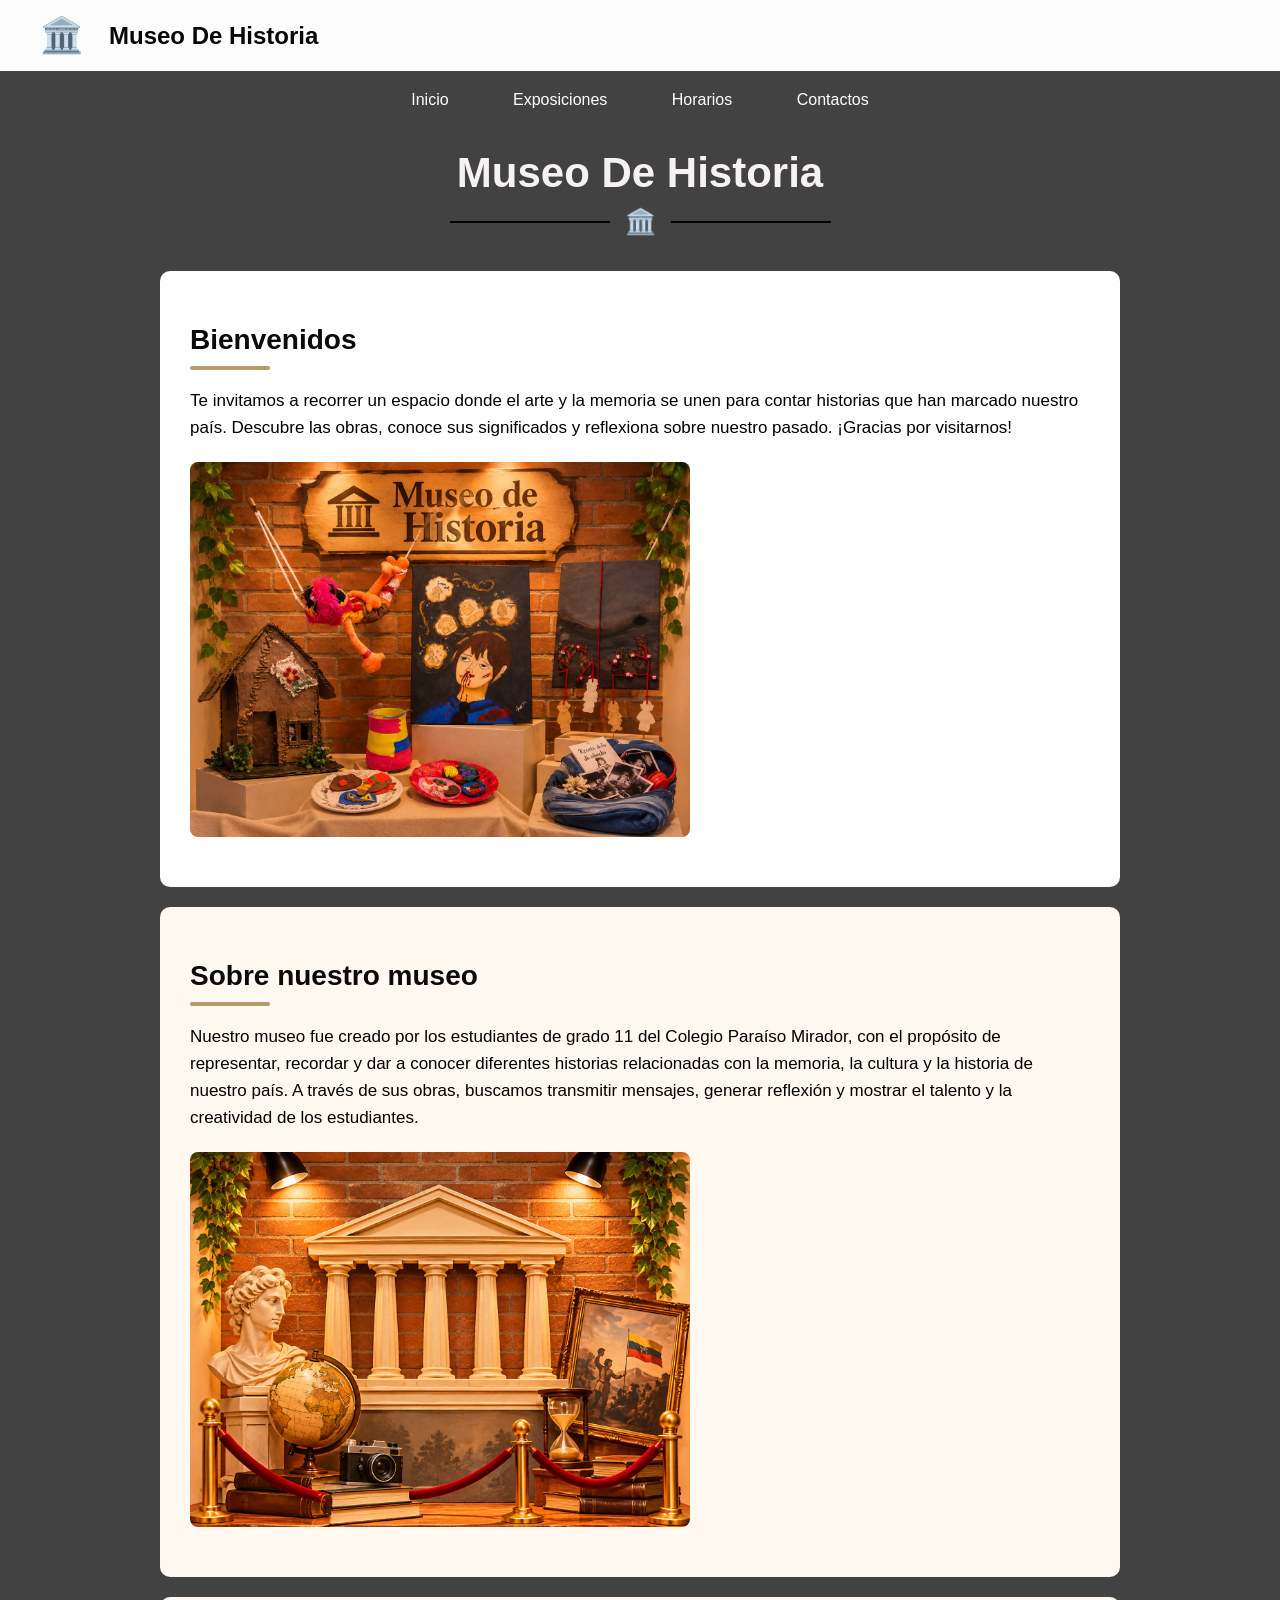
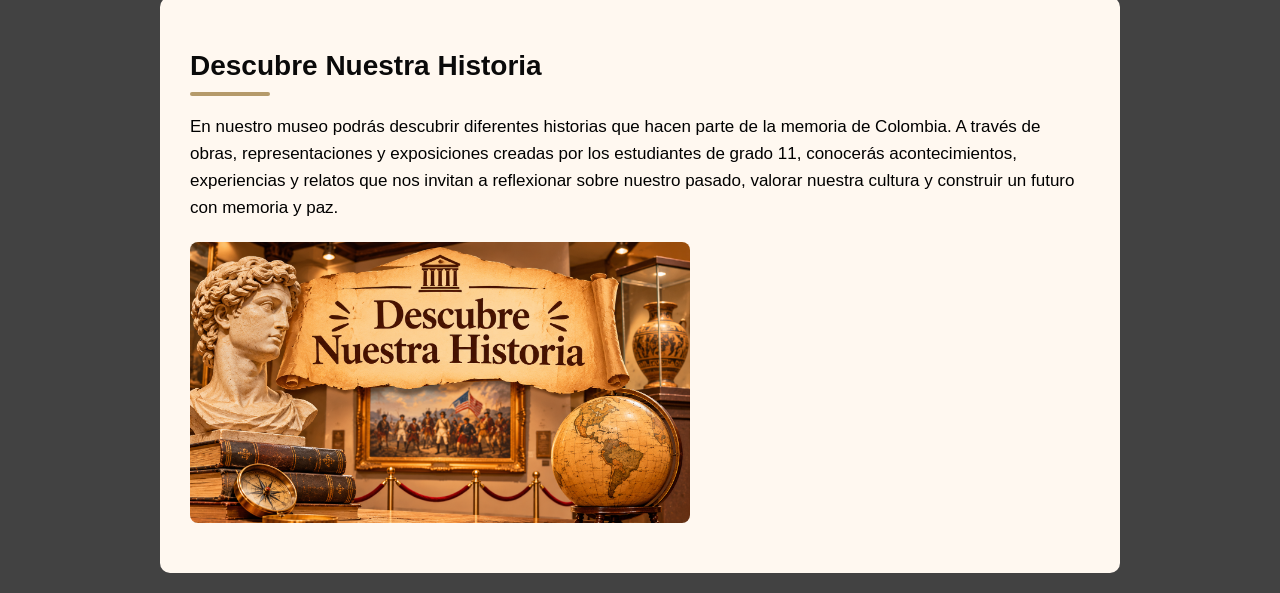
==== commit eb9a4f9a: "actualizacion" ====
--- a/index.html
+++ b/index.html
@@ -39,9 +39,6 @@
         
        <a href="index.html" class="activo">Inicio</a>
        <!-- Enlace a la página principal. La clase activo indica que estamos en Inicio -->
-
-       <a href="historia.html">Historia</a>
-       <!-- Enlace a la página de Historia -->
 
        <a href="exposiciones.html">Exposiciones</a>
        <!-- Enlace a la página de Exposiciones -->
@@ -121,13 +118,14 @@
         <!-- Línea decorativa debajo del título -->
 
         <p>
-           Conoce nuestra historia y descubre los acontecimientos, 
-           personajes y momentos que han dejado una huella importante en nuestra cultura y en la construcción
-           de nuestro país.
+           En nuestro museo podrás descubrir diferentes historias que hacen parte de la memoria de Colombia.
+           A través de obras, representaciones y exposiciones creadas por los estudiantes de grado 11, 
+           conocerás acontecimientos, experiencias y relatos que nos invitan a reflexionar sobre nuestro pasado, 
+           valorar nuestra cultura y construir un futuro con memoria y paz.
         </p>
         <!-- Texto que invita a conocer la historia -->
 
-        <img class="imagen-bienvenida" src="images.jpg" alt="Belleza">
+        <img class="imagen-bienvenida" src="ddd.png" alt="Belleza">
         <!-- Imagen relacionada con la historia -->
 
     </section>
--- a/style.css
+++ b/style.css
@@ -10,7 +10,7 @@
     margin: 0;
     /* Elimina el margen exterior predeterminado del navegador */
 
-    background-color: #61605c;
+    background-color: #424242;
     /* Establece el color de fondo de la página */
 
     ;
@@ -24,7 +24,7 @@
     text-align: center;
     /* Centra el título */
 
-    color: white;
+    color: rgb(247, 242, 242);
     /* Cambia el color del texto a blanco */
 
     font-size: 42px;
@@ -162,10 +162,10 @@
    ========================================== */
 
 header {
-    background-color: #f8f8f8;
+    background-color: #fcfcfc;
     /* Establece el fondo del encabezado */
 
-    color: rgb(12, 12, 12);
+    color: rgb(7, 7, 7);
     /* Define el color del texto */
 
     display: flex;
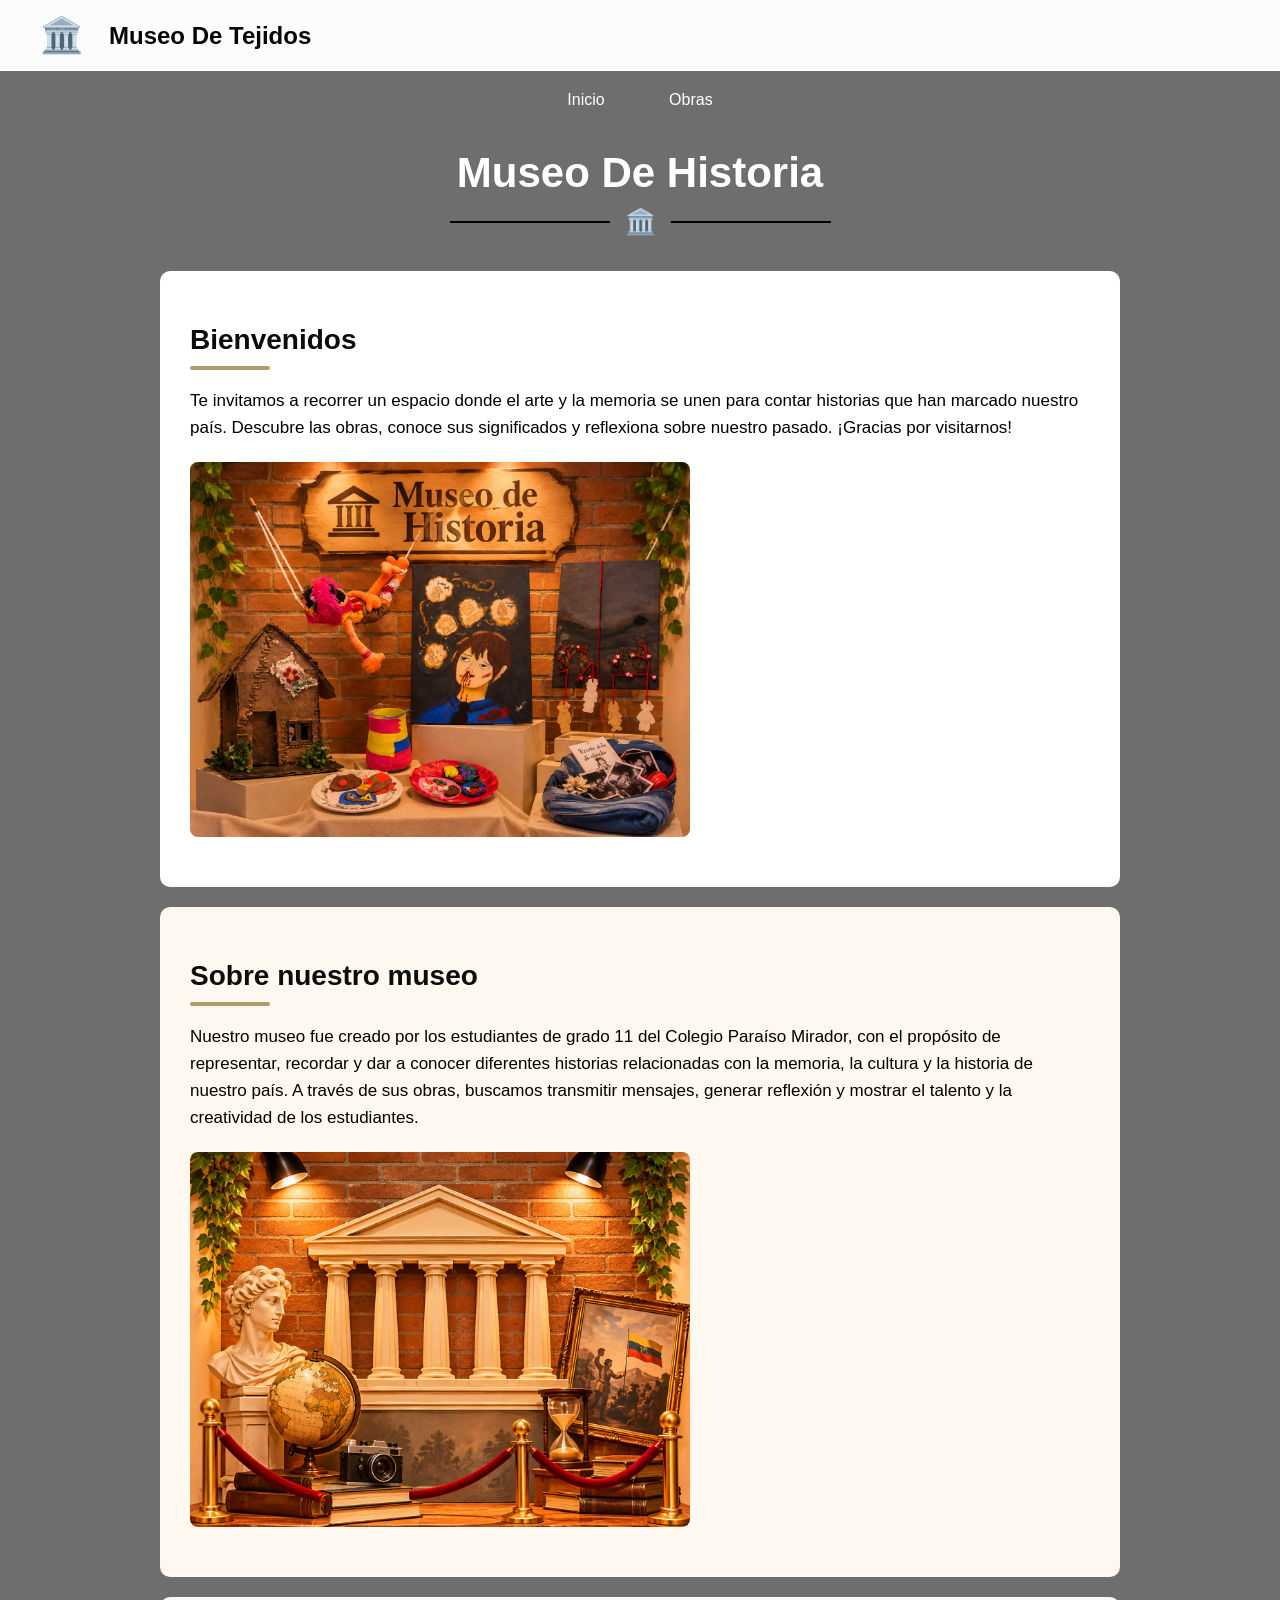
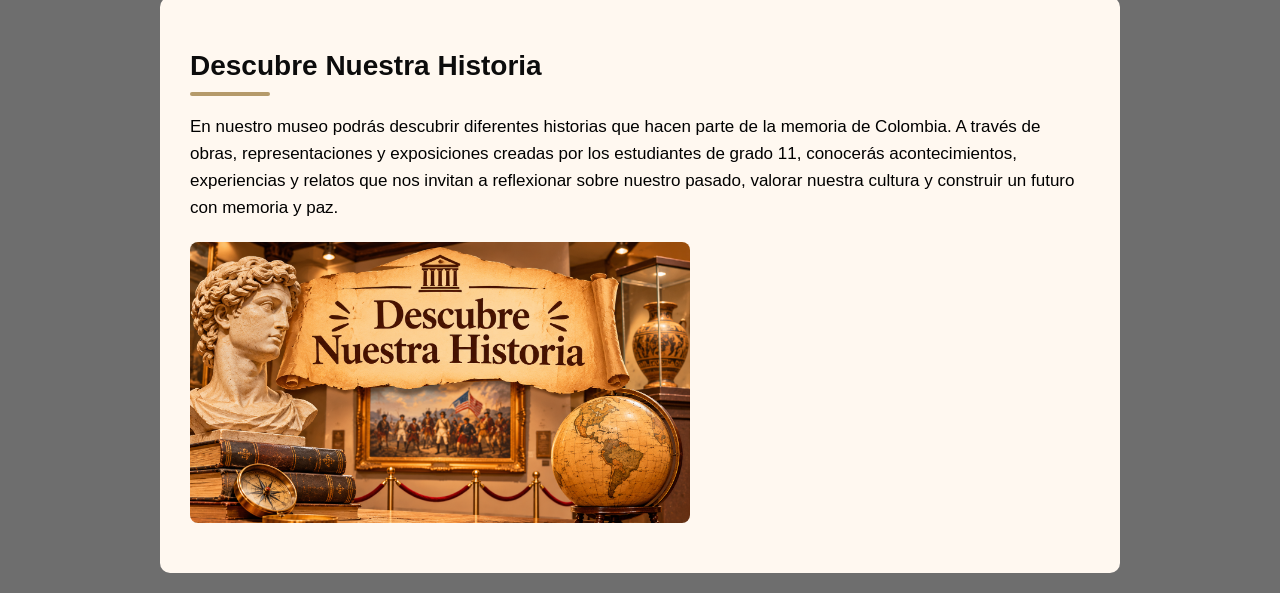
==== commit 8e770b7c: "actualizacion" ====
--- a/index.html
+++ b/index.html
@@ -30,7 +30,7 @@
         <span>🏛️</span>
         <!-- Emoji que representa el museo -->
 
-        <h2>Museo De Historia </h2>
+        <h2>Museo De Tejidos</h2>
         <!-- Nombre que aparece en el encabezado -->
     </header>
 
@@ -40,14 +40,8 @@
        <a href="index.html" class="activo">Inicio</a>
        <!-- Enlace a la página principal. La clase activo indica que estamos en Inicio -->
 
-       <a href="exposiciones.html">Exposiciones</a>
+       <a href="Obras.html">Obras</a>
        <!-- Enlace a la página de Exposiciones -->
-
-       <a href="horarios.html">Horarios</a>
-       <!-- Enlace a la página de Horarios -->
-
-       <a href="contactos.html">Contactos</a>
-       <!-- Enlace a la página de Contactos -->
 
     </nav>
 
--- a/style.css
+++ b/style.css
@@ -10,7 +10,7 @@
     margin: 0;
     /* Elimina el margen exterior predeterminado del navegador */
 
-    background-color: #424242;
+    background-color: #6e6e6e;
     /* Establece el color de fondo de la página */
 
     ;
@@ -24,7 +24,7 @@
     text-align: center;
     /* Centra el título */
 
-    color: rgb(247, 242, 242);
+    color: rgb(255, 255, 255);
     /* Cambia el color del texto a blanco */
 
     font-size: 42px;
@@ -236,7 +236,7 @@
    ========================================== */
 
 section h2 {
-    color: #0a0a0a;
+    color: #0c0c0c;
     /* Cambia el color de los subtítulos */
 
     font-size: 28px;
